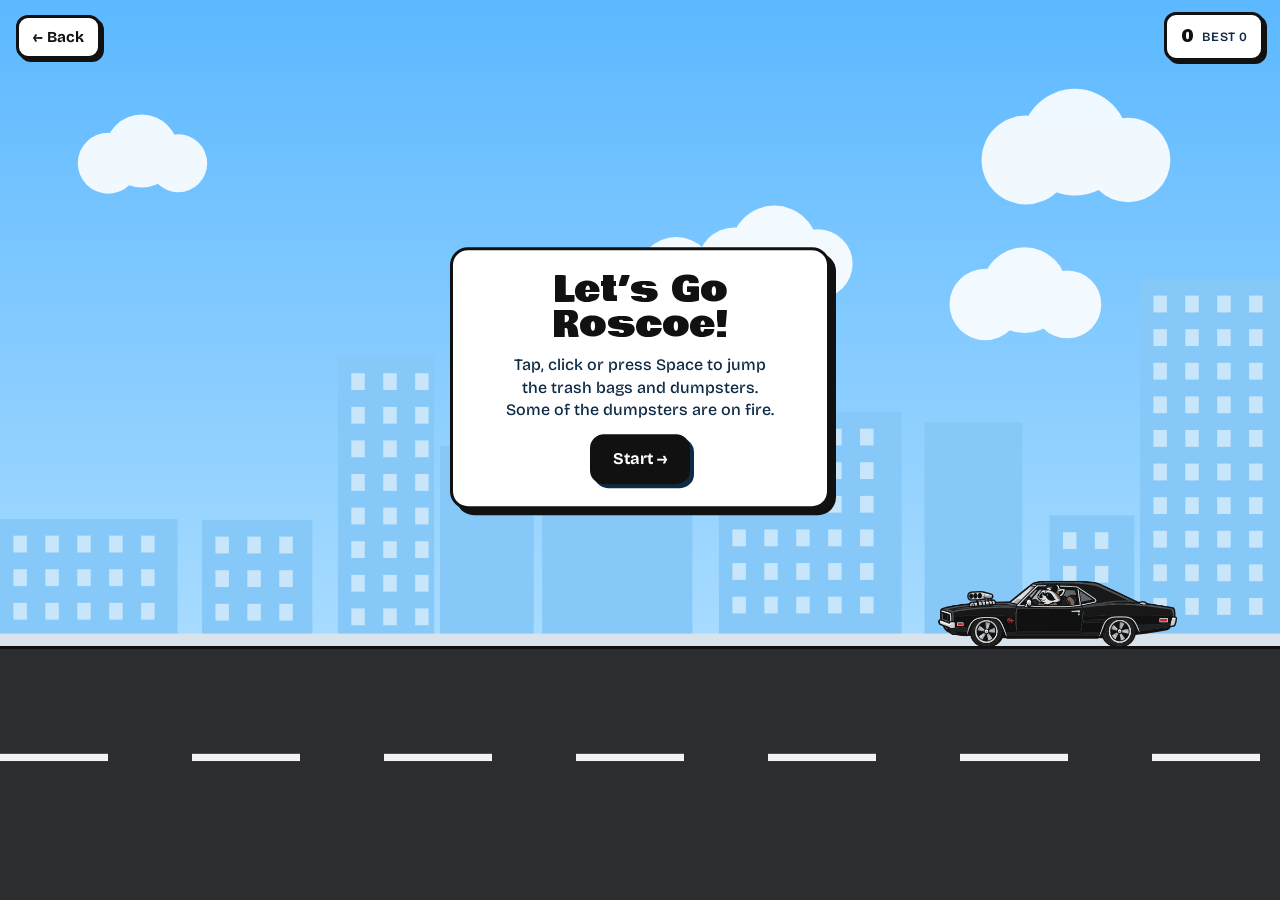
==== game/index.html @ 9f9841da "yep" ====
<!doctype html>
<html lang="en">
<head>
  <meta charset="utf-8">
  <meta name="viewport" content="width=device-width, initial-scale=1, viewport-fit=cover">
  <title>Let's Go Roscoe! | K.C. Long</title>
  <meta name="description" content="Help Roscoe jump the trash bags and dumpsters. Some of them are on fire.">
  <meta name="theme-color" content="#5cb8ff">
  <link rel="icon" href="../assets/favicon.svg" type="image/svg+xml">
  <link rel="icon" href="../assets/favicon-32.png" type="image/png" sizes="32x32">
  <link rel="apple-touch-icon" href="../assets/apple-touch-icon.png">
  <link rel="preconnect" href="https://fonts.googleapis.com">
  <link rel="preconnect" href="https://fonts.gstatic.com" crossorigin>
  <link rel="stylesheet" href="https://fonts.googleapis.com/css2?family=Bowlby+One&family=Bricolage+Grotesque:opsz,wght@12..96,500;12..96,700&display=swap">
  <style>
/* Layout: full-screen canvas runner; HUD bar on top, start / game-over card centered over the road */
:root {
  --bg: #5cb8ff;
  --ink: #111111;
  --paper: #ffffff;
  --muted: #0e2a45;
  --font-display: "Bowlby One", "Arial Black", Impact, sans-serif;
  --font-body: "Bricolage Grotesque", "Helvetica Neue", Arial, sans-serif;
  color-scheme: light;
}
html, body { height: 100%; margin: 0; overflow: hidden; overscroll-behavior: none; }
[hidden] { display: none !important; }
body { background: var(--bg); color: var(--ink); font-family: var(--font-body); position: relative; -webkit-user-select: none; user-select: none; -webkit-tap-highlight-color: transparent; }
#game { position: absolute; inset: 0; width: 100%; height: 100%; display: block; touch-action: none; cursor: pointer; }
.hud {
  position: absolute; left: 0; right: 0; top: 0; z-index: 2;
  display: flex; align-items: center; justify-content: space-between; gap: 12px;
  padding-top: max(12px, env(safe-area-inset-top, 0px));
  padding-left: max(16px, env(safe-area-inset-left, 0px));
  padding-right: max(16px, env(safe-area-inset-right, 0px));
  pointer-events: none;
}
.hud a, .hud .score { pointer-events: auto; }
.chip {
  display: inline-flex; align-items: center; gap: 8px; min-height: 44px; box-sizing: border-box;
  padding: 8px 14px; font-weight: 700; font-size: .95rem; color: var(--ink); text-decoration: none;
  background: var(--paper); border: 3px solid var(--ink); border-radius: 12px; box-shadow: 3px 3px 0 var(--ink);
}
.chip:focus-visible { outline: 3px solid var(--ink); outline-offset: 3px; }
.score { font-variant-numeric: tabular-nums; letter-spacing: .02em; }
.score b { font-family: var(--font-display); font-weight: 400; font-size: 1.05rem; }
.score small { font-weight: 600; color: var(--muted); }
.card {
  position: absolute; left: 50%; top: 42%; z-index: 3; transform: translate(-50%, -50%);
  width: min(380px, calc(100% - 32px)); box-sizing: border-box;
  display: grid; gap: 12px; justify-items: center; text-align: center;
  padding: 22px 20px; background: var(--paper); border: 3px solid var(--ink); border-radius: 18px; box-shadow: 6px 6px 0 var(--ink);
}
.card h1 { margin: 0; font-family: var(--font-display); font-weight: 400; font-size: clamp(1.7rem, 7vw, 2.2rem); line-height: 1; text-wrap: balance; }
.card p { margin: 0; color: var(--muted); font-weight: 500; line-height: 1.4; text-wrap: balance; }
.card .big { font-family: var(--font-display); font-size: 2.4rem; line-height: 1; color: var(--ink); font-variant-numeric: tabular-nums; }
.card .row { display: flex; flex-wrap: wrap; gap: 10px; justify-content: center; }
.btn {
  display: inline-flex; align-items: center; justify-content: center; gap: 8px; min-height: 50px; box-sizing: border-box;
  padding: 10px 20px; font: inherit; font-weight: 700; font-size: 1.02rem; text-decoration: none; cursor: pointer;
  border: 3px solid var(--ink); border-radius: 14px; touch-action: manipulation;
}
.btn.go { background: var(--ink); color: var(--paper); box-shadow: 4px 4px 0 var(--muted); }
.btn.alt { background: var(--paper); color: var(--ink); box-shadow: 4px 4px 0 var(--ink); }
.btn:active { transform: translate(2px, 2px); }
.btn:focus-visible { outline: 3px solid var(--ink); outline-offset: 3px; }
.keys { font-size: .85rem; }
  </style>
</head>
<body>
<canvas id="game" aria-label="Let's Go Roscoe game. Tap, click or press Space to jump."></canvas>
<div class="hud">
  <a class="chip" href="../">&larr; Back</a>
  <div class="chip score" aria-live="off"><b id="score">0</b> <small>BEST <span id="best">0</span></small></div>
</div>
<div class="card" id="startCard">
  <h1>Let&rsquo;s Go Roscoe!</h1>
  <p>Tap, click or press Space to jump the trash bags and dumpsters. Some of the dumpsters are on fire.</p>
  <button class="btn go" id="startBtn" type="button">Start &rarr;</button>
  <p class="keys" id="portraitHint" hidden>Tip: turn your phone sideways for a longer road.</p>
</div>
<div class="card" id="overCard" hidden>
  <h1 id="overTitle">Roscoe hit the trash!</h1>
  <div class="big" id="finalScore">0</div>
  <p id="bestLine">Best: 0</p>
  <div class="row">
    <button class="btn go" id="againBtn" type="button">Play again</button>
    <a class="btn alt" href="../">&larr; Back to K.C. Long</a>
  </div>
  <p class="keys">Space or tap to jump</p>
</div>
<script>
(function () {
  var canvas = document.getElementById("game"), ctx = canvas.getContext("2d");
  var scoreEl = document.getElementById("score"), bestEl = document.getElementById("best");
  var startCard = document.getElementById("startCard"), overCard = document.getElementById("overCard");
  var finalScore = document.getElementById("finalScore"), bestLine = document.getElementById("bestLine"), overTitle = document.getElementById("overTitle");
  var portraitHint = document.getElementById("portraitHint");
  var carImg = new Image(); carImg.src = "../assets/roscoe-car.png";
  var CAR_ASPECT = 254 / 899;

  // ---------- tuning (in car-widths "U") ----------
  var JUMP_T = 0.9, JUMP_H = 1.15;
  var G = 8 * JUMP_H / (JUMP_T * JUMP_T), V0 = G * JUMP_T / 2;
  var SPEED0 = 2.4, SPEED_MAX = 5.4, ACCEL = 0.045, speedCap = SPEED_MAX;

  // ---------- sizing ----------
  var W = 0, H = 0, DPR = 1, U = 160, GROUND = 0, CAR_X = 0;
  function resize() {
    DPR = Math.min(2, window.devicePixelRatio || 1);
    W = canvas.clientWidth || window.innerWidth; H = canvas.clientHeight || window.innerHeight;
    canvas.width = Math.round(W * DPR); canvas.height = Math.round(H * DPR);
    ctx.setTransform(DPR, 0, 0, DPR, 0, 0);
    U = Math.max(120, Math.min(240, W * 0.34, H * 0.4));
    GROUND = Math.round(H * 0.72);
    CAR_X = W - Math.max(16, W * 0.08) - U;
    // keep at least ~0.55s between an obstacle appearing and reaching Roscoe
    speedCap = Math.max(3, Math.min(SPEED_MAX, (CAR_X + U * 0.12) / (U * 0.55)));
    portraitHint.hidden = !(H > W * 1.2);
    buildSkyline();
  }

  // ---------- state ----------
  var state = "ready", speed = SPEED0, dist = 0, score = 0, best = 0, time = 0;
  var carY = 0, carVY = 0, tilt = 0, shake = 0;
  var obstacles = [], puffs = [], embers = [], nextGap = 0, spawned = 0;
  var scrollFar = 0, scrollMid = 0, scrollRoad = 0;
  try { best = parseInt(localStorage.getItem("roscoeBest") || "0", 10) || 0; } catch (e) { best = 0; }
  bestEl.textContent = best;

  // ---------- scenery ----------
  var skyline = [], clouds = [];
  function rand(a, b) { return a + Math.random() * (b - a); }
  function buildSkyline() {
    skyline = []; var x = 0;
    while (x < W + 400) { var bw = rand(0.35, 0.8) * U, bh = rand(0.5, 1.6) * U; skyline.push({ x: x, w: bw, h: bh, win: Math.random() < 0.7 }); x += bw + rand(0.02, 0.12) * U; }
    clouds = []; for (var i = 0; i < 5; i++) clouds.push({ x: rand(0, W), y: rand(0.08, 0.38) * H, s: rand(0.5, 1.1) });
  }
  function drawScene(dt) {
    var sky = ctx.createLinearGradient(0, 0, 0, GROUND);
    sky.addColorStop(0, "#5cb8ff"); sky.addColorStop(1, "#a9dcff");
    ctx.fillStyle = sky; ctx.fillRect(0, 0, W, GROUND);
    // clouds
    ctx.fillStyle = "rgba(255,255,255,.9)";
    for (var i = 0; i < clouds.length; i++) {
      var c = clouds[i]; var cx = ((c.x + scrollFar * 0.4) % (W + 200)) - 100, r = U * 0.18 * c.s;
      ctx.beginPath(); ctx.arc(cx, c.y, r, 0, 7); ctx.arc(cx + r * 1.1, c.y - r * 0.4, r * 1.2, 0, 7); ctx.arc(cx + r * 2.3, c.y, r * 0.95, 0, 7); ctx.fill();
    }
    // skyline (parallax, wraps)
    var span = skyline.length ? skyline[skyline.length - 1].x + skyline[skyline.length - 1].w : W;
    var off = scrollMid % span;
    for (var k = -1; k <= 1; k++) {
      for (i = 0; i < skyline.length; i++) {
        var b = skyline[i], bx = b.x + off + k * span;
        if (bx > W || bx + b.w < 0) continue;
        ctx.fillStyle = "#86c8f7"; ctx.fillRect(bx, GROUND - b.h, b.w, b.h);
        if (b.win) {
          ctx.fillStyle = "rgba(255,255,255,.55)";
          var ws = U * 0.07;
          for (var wy = GROUND - b.h + ws; wy < GROUND - ws * 1.5; wy += ws * 2) for (var wx = bx + ws * 0.8; wx < bx + b.w - ws; wx += ws * 1.9) ctx.fillRect(wx, wy, ws * 0.8, ws);
        }
      }
    }
    // sidewalk + curb
    ctx.fillStyle = "#d9e3ec"; ctx.fillRect(0, GROUND - U * 0.06, W, U * 0.06);
    ctx.fillStyle = "#111"; ctx.fillRect(0, GROUND - 2, W, 3);
    // road
    ctx.fillStyle = "#2b2d31"; ctx.fillRect(0, GROUND + 1, W, H - GROUND);
    var laneY = GROUND + (H - GROUND) * 0.42, dash = U * 0.45, gap = U * 0.35;
    ctx.fillStyle = "#f2f2f2";
    var start = (scrollRoad % (dash + gap)) - (dash + gap);
    for (var dx = start; dx < W; dx += dash + gap) ctx.fillRect(dx, laneY, dash, Math.max(4, U * 0.03));
  }

  // ---------- obstacles ----------
  function bagPath(x, y, w, h) {
    ctx.beginPath();
    ctx.moveTo(x + w * 0.5, y + h * 0.16);
    ctx.bezierCurveTo(x + w * 0.85, y + h * 0.2, x + w * 1.02, y + h * 0.62, x + w * 0.93, y + h * 0.9);
    ctx.quadraticCurveTo(x + w * 0.88, y + h, x + w * 0.5, y + h);
    ctx.quadraticCurveTo(x + w * 0.12, y + h, x + w * 0.07, y + h * 0.9);
    ctx.bezierCurveTo(x - w * 0.02, y + h * 0.62, x + w * 0.15, y + h * 0.2, x + w * 0.5, y + h * 0.16);
    ctx.closePath();
  }
  function drawBag(x, y, w, h) {
    ctx.lineWidth = Math.max(2, U * 0.016); ctx.strokeStyle = "#fff"; ctx.fillStyle = "#161616";
    bagPath(x, y, w, h); ctx.fill(); ctx.stroke();
    // tie
    ctx.beginPath(); ctx.moveTo(x + w * 0.5, y + h * 0.18);
    ctx.quadraticCurveTo(x + w * 0.32, y - h * 0.02, x + w * 0.4, y + h * 0.02);
    ctx.moveTo(x + w * 0.5, y + h * 0.18);
    ctx.quadraticCurveTo(x + w * 0.7, y - h * 0.04, x + w * 0.62, y + h * 0.03);
    ctx.stroke();
    // shine
    ctx.beginPath(); ctx.lineWidth = Math.max(1.5, U * 0.011);
    ctx.arc(x + w * 0.36, y + h * 0.55, w * 0.18, Math.PI * 1.05, Math.PI * 1.45); ctx.stroke();
  }
  function drawDumpster(x, y, w, h) {
    var lw = Math.max(2, U * 0.016);
    ctx.lineWidth = lw; ctx.strokeStyle = "#fff"; ctx.lineJoin = "round";
    var bodyTop = y + h * 0.2, inset = w * 0.06;
    // body
    ctx.fillStyle = "#1c1e21";
    ctx.beginPath(); ctx.moveTo(x, bodyTop); ctx.lineTo(x + w, bodyTop); ctx.lineTo(x + w - inset, y + h * 0.9); ctx.lineTo(x + inset, y + h * 0.9); ctx.closePath(); ctx.fill(); ctx.stroke();
    // brand stripe
    ctx.fillStyle = "#5cb8ff"; ctx.fillRect(x + inset * 0.9, bodyTop + h * 0.26, w - inset * 1.8, h * 0.14);
    // ribs
    ctx.strokeStyle = "rgba(255,255,255,.35)"; ctx.lineWidth = Math.max(1.5, U * 0.01);
    for (var i = 1; i < 4; i++) { var rx = x + (w / 4) * i; ctx.beginPath(); ctx.moveTo(rx, bodyTop + h * 0.05); ctx.lineTo(rx - (rx - (x + w / 2)) * 0.06, y + h * 0.86); ctx.stroke(); }
    // lid (propped open a bit)
    ctx.strokeStyle = "#fff"; ctx.lineWidth = lw; ctx.fillStyle = "#111";
    ctx.beginPath(); ctx.moveTo(x - w * 0.03, bodyTop); ctx.lineTo(x + w * 1.03, bodyTop); ctx.lineTo(x + w * 0.98, y); ctx.lineTo(x + w * 0.05, y + h * 0.06); ctx.closePath(); ctx.fill(); ctx.stroke();
    // wheels
    ctx.fillStyle = "#111";
    [x + w * 0.18, x + w * 0.82].forEach(function (wx) { ctx.beginPath(); ctx.arc(wx, y + h * 0.93, h * 0.07, 0, 7); ctx.fill(); ctx.stroke(); });
  }
  function drawFire(cx, baseY, w, h, t, seed) {
    var tongues = [[-0.32, 0.62], [0.3, 0.7], [0, 1]], layers = [["#ff4d1f", 1], ["#ff9f1c", 0.72], ["#ffe066", 0.42]];
    for (var L = 0; L < layers.length; L++) {
      ctx.fillStyle = layers[L][0]; var s = layers[L][1];
      for (var i = 0; i < tongues.length; i++) {
        var ox = tongues[i][0] * w * 0.5, th = h * tongues[i][1] * s * (0.82 + 0.18 * Math.sin(t * 14 + seed + i * 2.1));
        var sway = Math.sin(t * 9 + seed * 3 + i) * w * 0.08, bw = w * 0.42 * (0.55 + s * 0.45);
        ctx.beginPath();
        ctx.moveTo(cx + ox - bw / 2, baseY);
        ctx.quadraticCurveTo(cx + ox - bw * 0.55, baseY - th * 0.55, cx + ox + sway, baseY - th);
        ctx.quadraticCurveTo(cx + ox + bw * 0.55, baseY - th * 0.55, cx + ox + bw / 2, baseY);
        ctx.closePath(); ctx.fill();
      }
    }
  }
  var TYPES = [
    { kind: "bag",      w: 0.30, h: 0.28, weight: 0.38 },
    { kind: "bags",     w: 0.52, h: 0.30, weight: 0.32 },
    { kind: "dumpster", w: 0.50, h: 0.40, weight: 0.30 }
  ];
  function spawn() {
    var r = Math.random(), acc = 0, t = TYPES[0];
    for (var i = 0; i < TYPES.length; i++) { acc += TYPES[i].weight; if (r < acc) { t = TYPES[i]; break; } }
    var fire = t.kind === "dumpster" && spawned >= 2 && Math.random() < 0.6;
    var w = t.w * U, h = t.h * U;
    obstacles.push({ kind: t.kind, x: -w - 10, w: w, h: h, fire: fire, seed: Math.random() * 10 });
    spawned++;
    var minGap = speed * U * (JUMP_T + 0.32);
    nextGap = minGap + Math.random() * speed * U * 0.9;
  }
  function drawObstacle(o) {
    var y = GROUND - o.h;
    if (o.kind === "dumpster") drawDumpster(o.x, y, o.w, o.h);
    else if (o.kind === "bags") { drawBag(o.x + o.w * 0.42, y + o.h * 0.08, o.w * 0.58, o.h * 0.92); drawBag(o.x, y, o.w * 0.6, o.h); }
    else drawBag(o.x, y, o.w, o.h);
    if (o.fire) drawFire(o.x + o.w / 2, y + o.h * 0.12, o.w * 0.9, U * 0.34, time, o.seed);
  }
  function hitbox(o) {
    var top = GROUND - o.h + o.h * 0.12;
    if (o.fire) top -= U * 0.16;
    return { l: o.x + o.w * 0.1, r: o.x + o.w * 0.9, t: top, b: GROUND };
  }

  // ---------- car ----------
  function carBox() {
    var ch = U * CAR_ASPECT, top = GROUND - ch - carY;
    return { l: CAR_X + U * 0.12, r: CAR_X + U * 0.86, t: top + ch * 0.3, b: top + ch - 2 };
  }
  function drawCar() {
    var ch = U * CAR_ASPECT, top = GROUND - ch - carY + (carY === 0 && state === "play" ? Math.sin(time * 28) * 0.8 : 0);
    ctx.save();
    ctx.translate(CAR_X + U / 2, top + ch / 2); ctx.rotate(tilt * Math.PI / 180);
    if (carImg.complete && carImg.naturalWidth) ctx.drawImage(carImg, -U / 2, -ch / 2, U, ch);
    ctx.restore();
    // shadow on the road while airborne
    if (carY > 2) { ctx.fillStyle = "rgba(0,0,0," + Math.max(0.08, 0.3 - carY / (U * 4)) + ")"; ctx.beginPath(); ctx.ellipse(CAR_X + U / 2, GROUND + 3, U * 0.42 * (1 - carY / (U * 3)), U * 0.03, 0, 0, 7); ctx.fill(); }
  }
  function jump() {
    if (state !== "play") return;
    if (carY <= 0.5) { carVY = V0 * U; carY = 0.01; for (var i = 0; i < 4; i++) puffs.push({ x: CAR_X + U * rand(0.2, 0.8), y: GROUND - 4, r: U * rand(0.03, 0.06), a: 0.7, vx: rand(10, 40), vy: rand(-20, -5) }); }
  }

  // ---------- flow ----------
  function setScore(v) { score = v; scoreEl.textContent = v; }
  function startGame() {
    state = "play"; speed = SPEED0; dist = 0; time = 0; carY = 0; carVY = 0; tilt = 0; shake = 0;
    obstacles = []; puffs = []; embers = []; spawned = 0; nextGap = U * 1.6; setScore(0);
    startCard.hidden = true; overCard.hidden = true; canvas.focus && canvas.focus();
  }
  function crash() {
    state = "over"; shake = 1;
    if (score > best) { best = score; try { localStorage.setItem("roscoeBest", String(best)); } catch (e) {} bestEl.textContent = best; overTitle.textContent = "New best! Nice driving."; }
    else overTitle.textContent = ["Roscoe hit the trash!", "Dumpster: 1, Roscoe: 0", "Trash panda down!"][(Math.random() * 3) | 0];
    finalScore.textContent = score; bestLine.textContent = "Best: " + best;
    setTimeout(function () { overCard.hidden = false; document.getElementById("againBtn").focus({ preventScroll: true }); }, 450);
  }

  var last = performance.now();
  function frame(now) {
    var dt = Math.min(0.05, (now - last) / 1000); last = now; time += dt;
    if (state === "play") {
      speed = Math.min(speedCap, speed + ACCEL * dt);
      var px = speed * U * dt;
      dist += px; scrollFar += px * 0.15; scrollMid += px * 0.35; scrollRoad += px;
      setScore(Math.floor(dist / U * 4));
      // car physics
      if (carY > 0 || carVY > 0) { carVY -= G * U * dt; carY += carVY * dt; if (carY <= 0) { carY = 0; carVY = 0; } }
      var targetTilt = carY > 0 ? Math.max(-7, Math.min(9, carVY / (V0 * U) * 9)) : 0;
      tilt += (targetTilt - tilt) * Math.min(1, dt * 10);
      // exhaust from the rear (right side of the car)
      if (Math.random() < dt * 9) puffs.push({ x: CAR_X + U * 0.98, y: GROUND - U * CAR_ASPECT * 0.25 - carY, r: U * rand(0.025, 0.05), a: 0.55, vx: rand(30, 70), vy: rand(-12, -4) });
      // obstacles
      nextGap -= px;
      if (nextGap <= 0) spawn();
      var cb = carBox();
      for (var i = obstacles.length - 1; i >= 0; i--) {
        var o = obstacles[i]; o.x += px;
        if (o.fire && Math.random() < dt * 14) embers.push({ x: o.x + o.w * rand(0.2, 0.8), y: GROUND - o.h - U * 0.1, vx: rand(-15, 25), vy: rand(-90, -40), a: 1 });
        if (o.x > W + 20) { obstacles.splice(i, 1); continue; }
        var hb = hitbox(o);
        if (cb.l < hb.r && cb.r > hb.l && cb.b > hb.t && cb.t < hb.b) { crash(); break; }
      }
    } else if (state === "ready") {
      scrollFar += dt * 8; tilt = 0;
    }
    if (shake > 0) shake = Math.max(0, shake - dt * 2.5);
    for (var p = puffs.length - 1; p >= 0; p--) { var f = puffs[p]; f.x += f.vx * dt; f.y += f.vy * dt; f.r += dt * U * 0.06; f.a -= dt * 0.9; if (f.a <= 0) puffs.splice(p, 1); }
    for (var e = embers.length - 1; e >= 0; e--) { var m = embers[e]; m.x += m.vx * dt + (state === "play" ? speed * U * dt : 0); m.y += m.vy * dt; m.a -= dt * 1.2; if (m.a <= 0) embers.splice(e, 1); }

    // ---------- draw ----------
    ctx.save();
    if (shake > 0) ctx.translate((Math.random() - 0.5) * 14 * shake, (Math.random() - 0.5) * 10 * shake);
    drawScene(dt);
    for (var j = 0; j < obstacles.length; j++) drawObstacle(obstacles[j]);
    for (e = 0; e < embers.length; e++) { var em = embers[e]; ctx.fillStyle = "rgba(255," + (150 + ((e * 37) % 90)) + ",40," + em.a + ")"; ctx.fillRect(em.x, em.y, 3, 3); }
    for (p = 0; p < puffs.length; p++) { var pf = puffs[p]; ctx.fillStyle = "rgba(235,240,245," + Math.max(0, pf.a) + ")"; ctx.beginPath(); ctx.arc(pf.x, pf.y, pf.r, 0, 7); ctx.fill(); }
    drawCar();
    ctx.restore();
    requestAnimationFrame(frame);
  }

  // ---------- input ----------
  function onPress(e) {
    if (e.target.closest && e.target.closest("a, button")) return;
    if (state === "play") { e.preventDefault(); jump(); }
  }
  window.addEventListener("pointerdown", onPress, { passive: false });
  window.addEventListener("keydown", function (e) {
    if (e.code === "Space" || e.code === "ArrowUp" || e.code === "KeyW") {
      e.preventDefault();
      if (state === "play") jump(); else if (state === "ready" || !overCard.hidden) startGame();
    }
  });
  document.getElementById("startBtn").addEventListener("click", startGame);
  document.getElementById("againBtn").addEventListener("click", startGame);
  document.addEventListener("visibilitychange", function () { last = performance.now(); });
  window.addEventListener("resize", resize);
  resize();
  requestAnimationFrame(function (t) { last = t; frame(t); });
  window.__game = { get speedCap() { return speedCap; }, get state() { return state; }, get speed() { return speed; }, get U() { return U; }, get spawned() { return spawned; }, get score() { return score; }, get obstacles() { return obstacles; }, jump: jump, carBox: carBox, hitbox: hitbox, get carY() { return carY; } };
})();
</script>
</body>
</html>
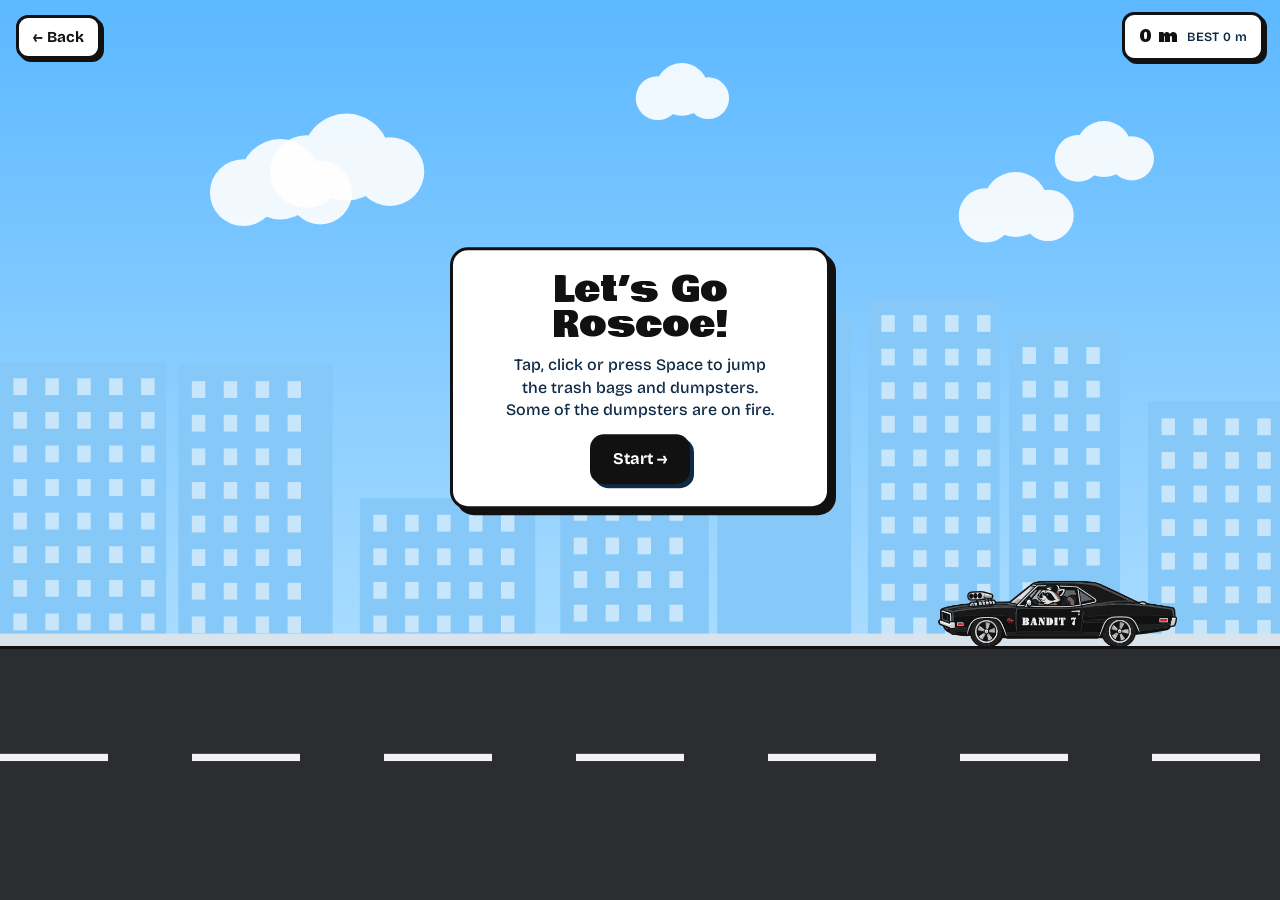
==== commit 8b3fc3bd: "yerp" ====
--- a/game/index.html
+++ b/game/index.html
@@ -71,7 +71,7 @@
 <canvas id="game" aria-label="Let's Go Roscoe game. Tap, click or press Space to jump."></canvas>
 <div class="hud">
   <a class="chip" href="../">&larr; Back</a>
-  <div class="chip score" aria-live="off"><b id="score">0</b> <small>BEST <span id="best">0</span></small></div>
+  <div class="chip score" aria-live="off"><b><span id="score">0</span> m</b> <small>BEST <span id="best">0</span> m</small></div>
 </div>
 <div class="card" id="startCard">
   <h1>Let&rsquo;s Go Roscoe!</h1>
@@ -82,7 +82,7 @@
 <div class="card" id="overCard" hidden>
   <h1 id="overTitle">Roscoe hit the trash!</h1>
   <div class="big" id="finalScore">0</div>
-  <p id="bestLine">Best: 0</p>
+  <p id="bestLine">Best: 0 m</p>
   <div class="row">
     <button class="btn go" id="againBtn" type="button">Play again</button>
     <a class="btn alt" href="../">&larr; Back to K.C. Long</a>
@@ -97,6 +97,11 @@
   var finalScore = document.getElementById("finalScore"), bestLine = document.getElementById("bestLine"), overTitle = document.getElementById("overTitle");
   var portraitHint = document.getElementById("portraitHint");
   var carImg = new Image(); carImg.src = "../assets/roscoe-car.png";
+  var logoImg = new Image(); logoImg.src = "../assets/skyline-logo.jpg";
+  var LOGO_ASPECT = 420 / 348;
+  var MILESTONES = [50, 100, 200, 300, 500, 750, 1000];
+  function milestoneAfter(i) { return i < MILESTONES.length ? MILESTONES[i] : 1000 + (i - MILESTONES.length + 1) * 500; }
+  var signs = [], signIdx = 0;
   var CAR_ASPECT = 254 / 899;
 
   // ---------- tuning (in car-widths "U") ----------
@@ -172,6 +177,38 @@
     for (var dx = start; dx < W; dx += dash + gap) ctx.fillRect(dx, laneY, dash, Math.max(4, U * 0.03));
   }
 
+  // ---------- milestone highway signs ----------
+  function signSize() { var w = Math.max(150, U * 1.25); return { w: w, h: w * 0.44 }; }
+  function rrect(x, y, w, h, r) {
+    ctx.beginPath(); ctx.moveTo(x + r, y); ctx.lineTo(x + w - r, y); ctx.quadraticCurveTo(x + w, y, x + w, y + r);
+    ctx.lineTo(x + w, y + h - r); ctx.quadraticCurveTo(x + w, y + h, x + w - r, y + h); ctx.lineTo(x + r, y + h);
+    ctx.quadraticCurveTo(x, y + h, x, y + h - r); ctx.lineTo(x, y + r); ctx.quadraticCurveTo(x, y, x + r, y); ctx.closePath();
+  }
+  function drawSign(sg) {
+    var sz = signSize(), w = sz.w, h = sz.h, x = sg.x;
+    var postTop = GROUND - U * 0.06, boardBottom = Math.max(h + 70, GROUND - U * 0.9), y = boardBottom - h;
+    // posts
+    ctx.fillStyle = "#8a96a3"; ctx.strokeStyle = "#111"; ctx.lineWidth = 2;
+    [x + w * 0.22, x + w * 0.78].forEach(function (px) { ctx.fillRect(px - 4, boardBottom - 2, 8, postTop - boardBottom + 2); ctx.strokeRect(px - 4, boardBottom - 2, 8, postTop - boardBottom + 2); });
+    // board
+    ctx.fillStyle = "#000"; rrect(x, y, w, h, 8); ctx.fill();
+    ctx.lineWidth = 3; ctx.strokeStyle = "#111"; rrect(x, y, w, h, 8); ctx.stroke();
+    ctx.strokeStyle = "#fff"; ctx.lineWidth = 2.5; rrect(x + 5, y + 5, w - 10, h - 10, 5); ctx.stroke();
+    // logo on the left
+    var lh = h - 18, lw = lh / LOGO_ASPECT;
+    if (logoImg.complete && logoImg.naturalWidth) ctx.drawImage(logoImg, x + 10, y + 9, lw, lh);
+    // distance on the right
+    var tx = x + 10 + lw + (w - 20 - lw) / 2;
+    ctx.fillStyle = "#fff"; ctx.textAlign = "center"; ctx.textBaseline = "alphabetic";
+    var num = String(sg.label), fs = Math.min(h * 0.46, (w - 30 - lw) / (num.length * 0.62 + 0.9));
+    ctx.font = "400 " + fs + "px 'Bowlby One', 'Arial Black', Impact, sans-serif";
+    ctx.fillText(num, tx, y + h * 0.6);
+    ctx.font = "700 " + Math.max(9, h * 0.15) + "px 'Bricolage Grotesque', 'Helvetica Neue', Arial, sans-serif";
+    ctx.fillStyle = "#5cb8ff";
+    ctx.fillText("METERS", tx, y + h * 0.84);
+    ctx.textAlign = "start";
+  }
+
   // ---------- obstacles ----------
   function bagPath(x, y, w, h) {
     ctx.beginPath();
@@ -280,14 +317,14 @@
   function setScore(v) { score = v; scoreEl.textContent = v; }
   function startGame() {
     state = "play"; speed = SPEED0; dist = 0; time = 0; carY = 0; carVY = 0; tilt = 0; shake = 0;
-    obstacles = []; puffs = []; embers = []; spawned = 0; nextGap = U * 1.6; setScore(0);
+    obstacles = []; puffs = []; embers = []; signs = []; signIdx = 0; spawned = 0; nextGap = U * 1.6; setScore(0);
     startCard.hidden = true; overCard.hidden = true; canvas.focus && canvas.focus();
   }
   function crash() {
     state = "over"; shake = 1;
     if (score > best) { best = score; try { localStorage.setItem("roscoeBest", String(best)); } catch (e) {} bestEl.textContent = best; overTitle.textContent = "New best! Nice driving."; }
     else overTitle.textContent = ["Roscoe hit the trash!", "Dumpster: 1, Roscoe: 0", "Trash panda down!"][(Math.random() * 3) | 0];
-    finalScore.textContent = score; bestLine.textContent = "Best: " + best;
+    finalScore.textContent = score + " m"; bestLine.textContent = "Best: " + best + " m";
     setTimeout(function () { overCard.hidden = false; document.getElementById("againBtn").focus({ preventScroll: true }); }, 450);
   }
 
@@ -299,6 +336,8 @@
       var px = speed * U * dt;
       dist += px; scrollFar += px * 0.15; scrollMid += px * 0.35; scrollRoad += px;
       setScore(Math.floor(dist / U * 4));
+      if (score >= milestoneAfter(signIdx)) { signs.push({ x: -signSize().w - 20, label: milestoneAfter(signIdx) }); signIdx++; }
+      for (var s = signs.length - 1; s >= 0; s--) { signs[s].x += px; if (signs[s].x > W + 20) signs.splice(s, 1); }
       // car physics
       if (carY > 0 || carVY > 0) { carVY -= G * U * dt; carY += carVY * dt; if (carY <= 0) { carY = 0; carVY = 0; } }
       var targetTilt = carY > 0 ? Math.max(-7, Math.min(9, carVY / (V0 * U) * 9)) : 0;
@@ -327,6 +366,7 @@
     ctx.save();
     if (shake > 0) ctx.translate((Math.random() - 0.5) * 14 * shake, (Math.random() - 0.5) * 10 * shake);
     drawScene(dt);
+    for (var si = 0; si < signs.length; si++) drawSign(signs[si]);
     for (var j = 0; j < obstacles.length; j++) drawObstacle(obstacles[j]);
     for (e = 0; e < embers.length; e++) { var em = embers[e]; ctx.fillStyle = "rgba(255," + (150 + ((e * 37) % 90)) + ",40," + em.a + ")"; ctx.fillRect(em.x, em.y, 3, 3); }
     for (p = 0; p < puffs.length; p++) { var pf = puffs[p]; ctx.fillStyle = "rgba(235,240,245," + Math.max(0, pf.a) + ")"; ctx.beginPath(); ctx.arc(pf.x, pf.y, pf.r, 0, 7); ctx.fill(); }
@@ -353,7 +393,7 @@
   window.addEventListener("resize", resize);
   resize();
   requestAnimationFrame(function (t) { last = t; frame(t); });
-  window.__game = { get speedCap() { return speedCap; }, get state() { return state; }, get speed() { return speed; }, get U() { return U; }, get spawned() { return spawned; }, get score() { return score; }, get obstacles() { return obstacles; }, jump: jump, carBox: carBox, hitbox: hitbox, get carY() { return carY; } };
+  window.__game = { get signs() { return signs; }, get speedCap() { return speedCap; }, get state() { return state; }, get speed() { return speed; }, get U() { return U; }, get spawned() { return spawned; }, get score() { return score; }, get obstacles() { return obstacles; }, jump: jump, carBox: carBox, hitbox: hitbox, get carY() { return carY; } };
 })();
 </script>
 </body>
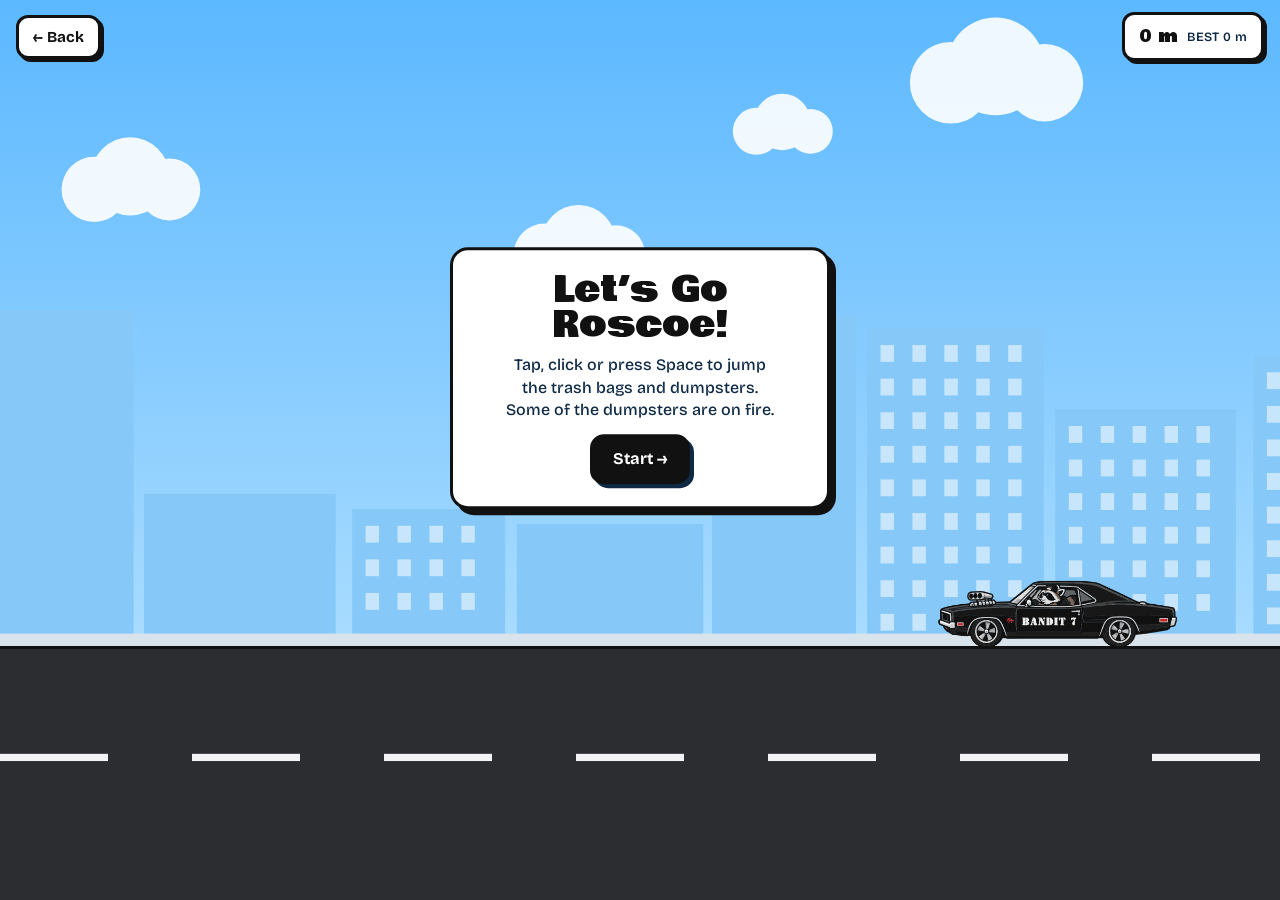
==== commit 5983246f: "yonk" ====
--- a/game/index.html
+++ b/game/index.html
@@ -96,7 +96,7 @@
   var startCard = document.getElementById("startCard"), overCard = document.getElementById("overCard");
   var finalScore = document.getElementById("finalScore"), bestLine = document.getElementById("bestLine"), overTitle = document.getElementById("overTitle");
   var portraitHint = document.getElementById("portraitHint");
-  var carImg = new Image(); carImg.src = "../assets/roscoe-car.png";
+  var carImg = new Image(); carImg.src = "../assets/roscoe-car-bandit7.png";
   var logoImg = new Image(); logoImg.src = "../assets/skyline-logo.jpg";
   var LOGO_ASPECT = 420 / 348;
   var MILESTONES = [50, 100, 200, 300, 500, 750, 1000];
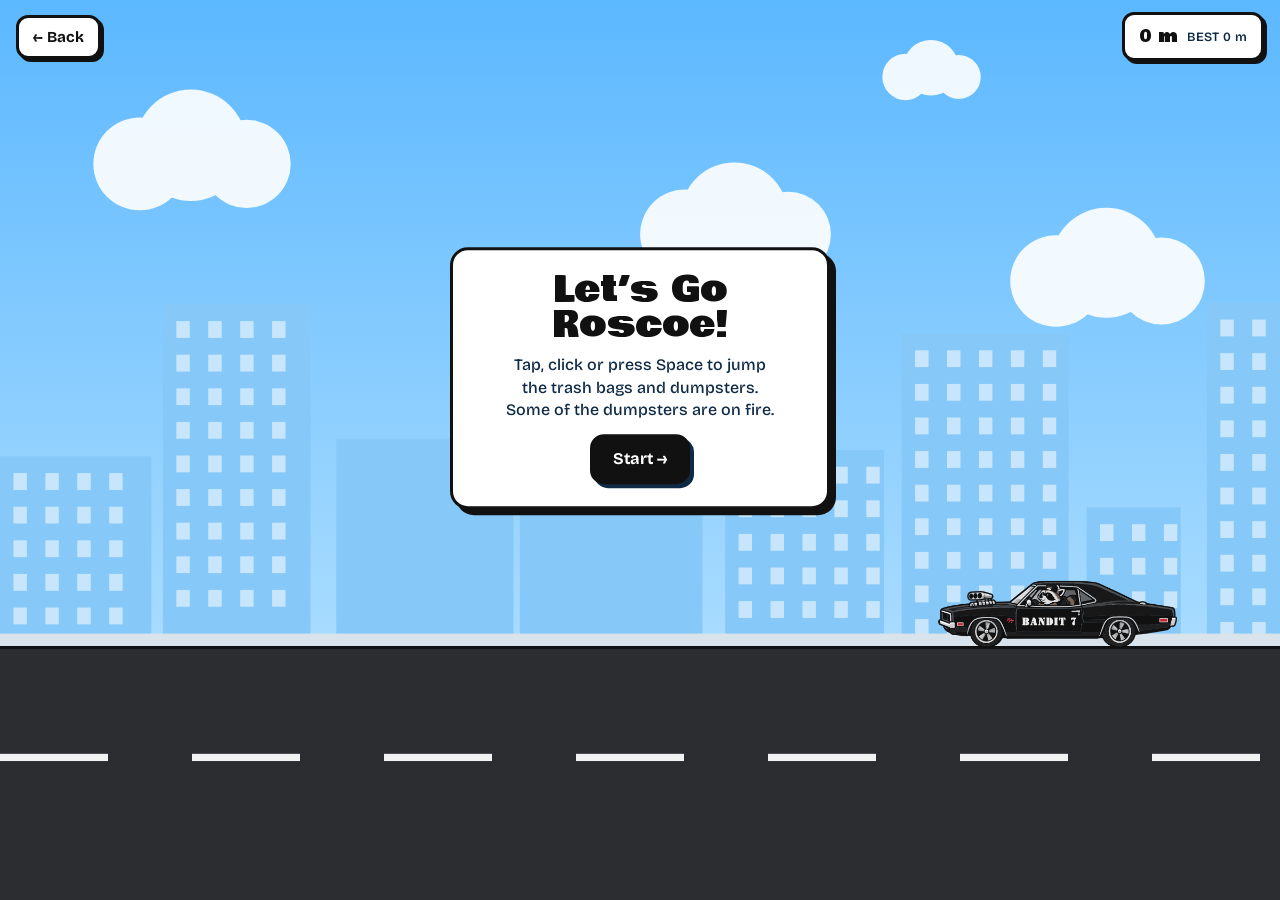
==== commit ba90c31c: "go" ====
--- a/game/index.html
+++ b/game/index.html
@@ -2,7 +2,7 @@
 <html lang="en">
 <head>
   <meta charset="utf-8">
-  <meta name="viewport" content="width=device-width, initial-scale=1, viewport-fit=cover">
+  <meta name="viewport" content="width=device-width, initial-scale=1, maximum-scale=1, user-scalable=no, viewport-fit=cover">
   <title>Let's Go Roscoe! | K.C. Long</title>
   <meta name="description" content="Help Roscoe jump the trash bags and dumpsters. Some of them are on fire.">
   <meta name="theme-color" content="#5cb8ff">
@@ -23,9 +23,9 @@
   --font-body: "Bricolage Grotesque", "Helvetica Neue", Arial, sans-serif;
   color-scheme: light;
 }
-html, body { height: 100%; margin: 0; overflow: hidden; overscroll-behavior: none; }
+html, body { height: 100%; margin: 0; overflow: hidden; overscroll-behavior: none; touch-action: none; }
 [hidden] { display: none !important; }
-body { background: var(--bg); color: var(--ink); font-family: var(--font-body); position: relative; -webkit-user-select: none; user-select: none; -webkit-tap-highlight-color: transparent; }
+body { background: var(--bg); color: var(--ink); font-family: var(--font-body); position: relative; -webkit-user-select: none; user-select: none; -webkit-tap-highlight-color: transparent; -webkit-touch-callout: none; touch-action: none; }
 #game { position: absolute; inset: 0; width: 100%; height: 100%; display: block; touch-action: none; cursor: pointer; }
 .hud {
   position: absolute; left: 0; right: 0; top: 0; z-index: 2;
@@ -116,17 +116,25 @@
     W = canvas.clientWidth || window.innerWidth; H = canvas.clientHeight || window.innerHeight;
     canvas.width = Math.round(W * DPR); canvas.height = Math.round(H * DPR);
     ctx.setTransform(DPR, 0, 0, DPR, 0, 0);
+    var oldU = U, oldCarX = CAR_X;
     U = Math.max(120, Math.min(240, W * 0.34, H * 0.4));
     GROUND = Math.round(H * 0.72);
     CAR_X = W - Math.max(16, W * 0.08) - U;
+    if (state !== "ready" && oldU) {
+      // rescale everything on the road around Roscoe so nothing jumps or teleports
+      var k = U / oldU;
+      for (var i = 0; i < obstacles.length; i++) { var o = obstacles[i]; o.x = CAR_X - (oldCarX - o.x) * k; o.w *= k; o.h *= k; }
+      carY *= k; carVY *= k; nextGap *= k; puffs = []; embers = [];
+    }
     // keep at least ~0.55s between an obstacle appearing and reaching Roscoe
     speedCap = Math.max(3, Math.min(SPEED_MAX, (CAR_X + U * 0.12) / (U * 0.55)));
     portraitHint.hidden = !(H > W * 1.2);
-    buildSkyline();
+    // only redraw the city when the width really changes (not when the address bar slides)
+    if (Math.abs(W - skylineW) > 1 || !skyline.length) { buildSkyline(); skylineW = W; }
   }
 
   // ---------- state ----------
-  var state = "ready", speed = SPEED0, dist = 0, score = 0, best = 0, time = 0;
+  var state = "ready", speed = SPEED0, dist = 0, meters = 0, score = 0, best = 0, time = 0, pressAt = -1;
   var carY = 0, carVY = 0, tilt = 0, shake = 0;
   var obstacles = [], puffs = [], embers = [], nextGap = 0, spawned = 0;
   var scrollFar = 0, scrollMid = 0, scrollRoad = 0;
@@ -134,7 +142,7 @@
   bestEl.textContent = best;
 
   // ---------- scenery ----------
-  var skyline = [], clouds = [];
+  var skyline = [], clouds = [], skylineW = 0;
   function rand(a, b) { return a + Math.random() * (b - a); }
   function buildSkyline() {
     skyline = []; var x = 0;
@@ -166,6 +174,8 @@
         }
       }
     }
+    // highway signs sit behind the sidewalk and roll by slower than the road
+    for (var si = 0; si < signs.length; si++) drawSign(signs[si]);
     // sidewalk + curb
     ctx.fillStyle = "#d9e3ec"; ctx.fillRect(0, GROUND - U * 0.06, W, U * 0.06);
     ctx.fillStyle = "#111"; ctx.fillRect(0, GROUND - 2, W, 3);
@@ -178,14 +188,18 @@
   }
 
   // ---------- milestone highway signs ----------
-  function signSize() { var w = Math.max(150, U * 1.25); return { w: w, h: w * 0.44 }; }
+  var SIGN_DEPTH = 0.45; // signs move at 45% of road speed, so they read as further back
+  function signSize() { var w = Math.max(132, U * 1.1); return { w: w, h: w * 0.44 }; }
+  // left edge of a sign so its center meets Roscoe's center exactly when the distance hits its number
+  function signX(label) { return CAR_X + U / 2 - signSize().w / 2 - (label - meters) * (U / 4) * SIGN_DEPTH; }
   function rrect(x, y, w, h, r) {
     ctx.beginPath(); ctx.moveTo(x + r, y); ctx.lineTo(x + w - r, y); ctx.quadraticCurveTo(x + w, y, x + w, y + r);
     ctx.lineTo(x + w, y + h - r); ctx.quadraticCurveTo(x + w, y + h, x + w - r, y + h); ctx.lineTo(x + r, y + h);
     ctx.quadraticCurveTo(x, y + h, x, y + h - r); ctx.lineTo(x, y + r); ctx.quadraticCurveTo(x, y, x + r, y); ctx.closePath();
   }
   function drawSign(sg) {
-    var sz = signSize(), w = sz.w, h = sz.h, x = sg.x;
+    var sz = signSize(), w = sz.w, h = sz.h, x = signX(sg.label);
+    if (x > W + 10 || x + w < -10) return;
     var postTop = GROUND - U * 0.06, boardBottom = Math.max(h + 70, GROUND - U * 0.9), y = boardBottom - h;
     // posts
     ctx.fillStyle = "#8a96a3"; ctx.strokeStyle = "#111"; ctx.lineWidth = 2;
@@ -195,12 +209,12 @@
     ctx.lineWidth = 3; ctx.strokeStyle = "#111"; rrect(x, y, w, h, 8); ctx.stroke();
     ctx.strokeStyle = "#fff"; ctx.lineWidth = 2.5; rrect(x + 5, y + 5, w - 10, h - 10, 5); ctx.stroke();
     // logo on the left
-    var lh = h - 18, lw = lh / LOGO_ASPECT;
-    if (logoImg.complete && logoImg.naturalWidth) ctx.drawImage(logoImg, x + 10, y + 9, lw, lh);
+    var lh = h - 18, lw = lh / LOGO_ASPECT, lx = x + w * 0.1;
+    if (logoImg.complete && logoImg.naturalWidth) ctx.drawImage(logoImg, lx, y + 9, lw, lh);
     // distance on the right
-    var tx = x + 10 + lw + (w - 20 - lw) / 2;
+    var tl = lx + lw, tr = x + w - 10, tx = (tl + tr) / 2;
     ctx.fillStyle = "#fff"; ctx.textAlign = "center"; ctx.textBaseline = "alphabetic";
-    var num = String(sg.label), fs = Math.min(h * 0.46, (w - 30 - lw) / (num.length * 0.62 + 0.9));
+    var num = String(sg.label), fs = Math.min(h * 0.46, (tr - tl - 8) / (num.length * 0.62 + 0.9));
     ctx.font = "400 " + fs + "px 'Bowlby One', 'Arial Black', Impact, sans-serif";
     ctx.fillText(num, tx, y + h * 0.6);
     ctx.font = "700 " + Math.max(9, h * 0.15) + "px 'Bricolage Grotesque', 'Helvetica Neue', Arial, sans-serif";
@@ -310,14 +324,15 @@
   }
   function jump() {
     if (state !== "play") return;
-    if (carY <= 0.5) { carVY = V0 * U; carY = 0.01; for (var i = 0; i < 4; i++) puffs.push({ x: CAR_X + U * rand(0.2, 0.8), y: GROUND - 4, r: U * rand(0.03, 0.06), a: 0.7, vx: rand(10, 40), vy: rand(-20, -5) }); }
+    pressAt = time; // remembered briefly, so a tap just before landing still counts
+    if (carY <= 0.5) { pressAt = -1; carVY = V0 * U; carY = 0.01; for (var i = 0; i < 4; i++) puffs.push({ x: CAR_X + U * rand(0.2, 0.8), y: GROUND - 4, r: U * rand(0.03, 0.06), a: 0.7, vx: rand(10, 40), vy: rand(-20, -5) }); }
   }
 
   // ---------- flow ----------
-  function setScore(v) { score = v; scoreEl.textContent = v; }
+  function setScore(v) { if (v === score) return; score = v; scoreEl.textContent = v; }
   function startGame() {
-    state = "play"; speed = SPEED0; dist = 0; time = 0; carY = 0; carVY = 0; tilt = 0; shake = 0;
-    obstacles = []; puffs = []; embers = []; signs = []; signIdx = 0; spawned = 0; nextGap = U * 1.6; setScore(0);
+    state = "play"; speed = SPEED0; dist = 0; meters = 0; pressAt = -1; time = 0; carY = 0; carVY = 0; tilt = 0; shake = 0;
+    obstacles = []; puffs = []; embers = []; signs = []; signIdx = 0; spawned = 0; nextGap = U * 1.6; score = -1; setScore(0);
     startCard.hidden = true; overCard.hidden = true; canvas.focus && canvas.focus();
   }
   function crash() {
@@ -334,12 +349,13 @@
     if (state === "play") {
       speed = Math.min(speedCap, speed + ACCEL * dt);
       var px = speed * U * dt;
-      dist += px; scrollFar += px * 0.15; scrollMid += px * 0.35; scrollRoad += px;
-      setScore(Math.floor(dist / U * 4));
-      if (score >= milestoneAfter(signIdx)) { signs.push({ x: -signSize().w - 20, label: milestoneAfter(signIdx) }); signIdx++; }
-      for (var s = signs.length - 1; s >= 0; s--) { signs[s].x += px; if (signs[s].x > W + 20) signs.splice(s, 1); }
+      dist += px; meters += speed * dt * 4; scrollFar += px * 0.15; scrollMid += px * 0.35; scrollRoad += px;
+      setScore(Math.floor(meters));
+      // queue the next sign as soon as it would be on screen; it lines up with Roscoe at its distance
+      while (signX(milestoneAfter(signIdx)) + signSize().w > -20) { signs.push({ label: milestoneAfter(signIdx) }); signIdx++; }
+      for (var s = signs.length - 1; s >= 0; s--) { if (signX(signs[s].label) > W + 20) signs.splice(s, 1); }
       // car physics
-      if (carY > 0 || carVY > 0) { carVY -= G * U * dt; carY += carVY * dt; if (carY <= 0) { carY = 0; carVY = 0; } }
+      if (carY > 0 || carVY > 0) { carVY -= G * U * dt; carY += carVY * dt; if (carY <= 0) { carY = 0; carVY = 0; if (pressAt >= 0 && time - pressAt < 0.16) jump(); } }
       var targetTilt = carY > 0 ? Math.max(-7, Math.min(9, carVY / (V0 * U) * 9)) : 0;
       tilt += (targetTilt - tilt) * Math.min(1, dt * 10);
       // exhaust from the rear (right side of the car)
@@ -366,7 +382,6 @@
     ctx.save();
     if (shake > 0) ctx.translate((Math.random() - 0.5) * 14 * shake, (Math.random() - 0.5) * 10 * shake);
     drawScene(dt);
-    for (var si = 0; si < signs.length; si++) drawSign(signs[si]);
     for (var j = 0; j < obstacles.length; j++) drawObstacle(obstacles[j]);
     for (e = 0; e < embers.length; e++) { var em = embers[e]; ctx.fillStyle = "rgba(255," + (150 + ((e * 37) % 90)) + ",40," + em.a + ")"; ctx.fillRect(em.x, em.y, 3, 3); }
     for (p = 0; p < puffs.length; p++) { var pf = puffs[p]; ctx.fillStyle = "rgba(235,240,245," + Math.max(0, pf.a) + ")"; ctx.beginPath(); ctx.arc(pf.x, pf.y, pf.r, 0, 7); ctx.fill(); }
@@ -380,7 +395,17 @@
     if (e.target.closest && e.target.closest("a, button")) return;
     if (state === "play") { e.preventDefault(); jump(); }
   }
-  window.addEventListener("pointerdown", onPress, { passive: false });
+  window.addEventListener("pointerdown", function (e) { if (e.pointerType !== "touch") onPress(e); }, { passive: false });
+  // touches: react on touchstart (no delay) and block iOS zoom, magnifier and text-select
+  document.addEventListener("touchstart", function (e) {
+    if (e.target.closest && e.target.closest("a, button")) return;
+    e.preventDefault();
+    if (state === "play") jump();
+  }, { passive: false });
+  document.addEventListener("touchend", function (e) { if (!(e.target.closest && e.target.closest("a, button"))) e.preventDefault(); }, { passive: false });
+  document.addEventListener("gesturestart", function (e) { e.preventDefault(); });
+  document.addEventListener("dblclick", function (e) { e.preventDefault(); });
+  if (window.visualViewport) window.visualViewport.addEventListener("resize", resize);
   window.addEventListener("keydown", function (e) {
     if (e.code === "Space" || e.code === "ArrowUp" || e.code === "KeyW") {
       e.preventDefault();
@@ -393,7 +418,7 @@
   window.addEventListener("resize", resize);
   resize();
   requestAnimationFrame(function (t) { last = t; frame(t); });
-  window.__game = { get signs() { return signs; }, get speedCap() { return speedCap; }, get state() { return state; }, get speed() { return speed; }, get U() { return U; }, get spawned() { return spawned; }, get score() { return score; }, get obstacles() { return obstacles; }, jump: jump, carBox: carBox, hitbox: hitbox, get carY() { return carY; } };
+  window.__game = { get signs() { return signs; }, get speedCap() { return speedCap; }, get state() { return state; }, get speed() { return speed; }, get U() { return U; }, get spawned() { return spawned; }, get score() { return score; }, get meters() { return meters; }, signX: signX, get CAR_X() { return CAR_X; }, get obstacles() { return obstacles; }, jump: jump, carBox: carBox, hitbox: hitbox, get carY() { return carY; } };
 })();
 </script>
 </body>
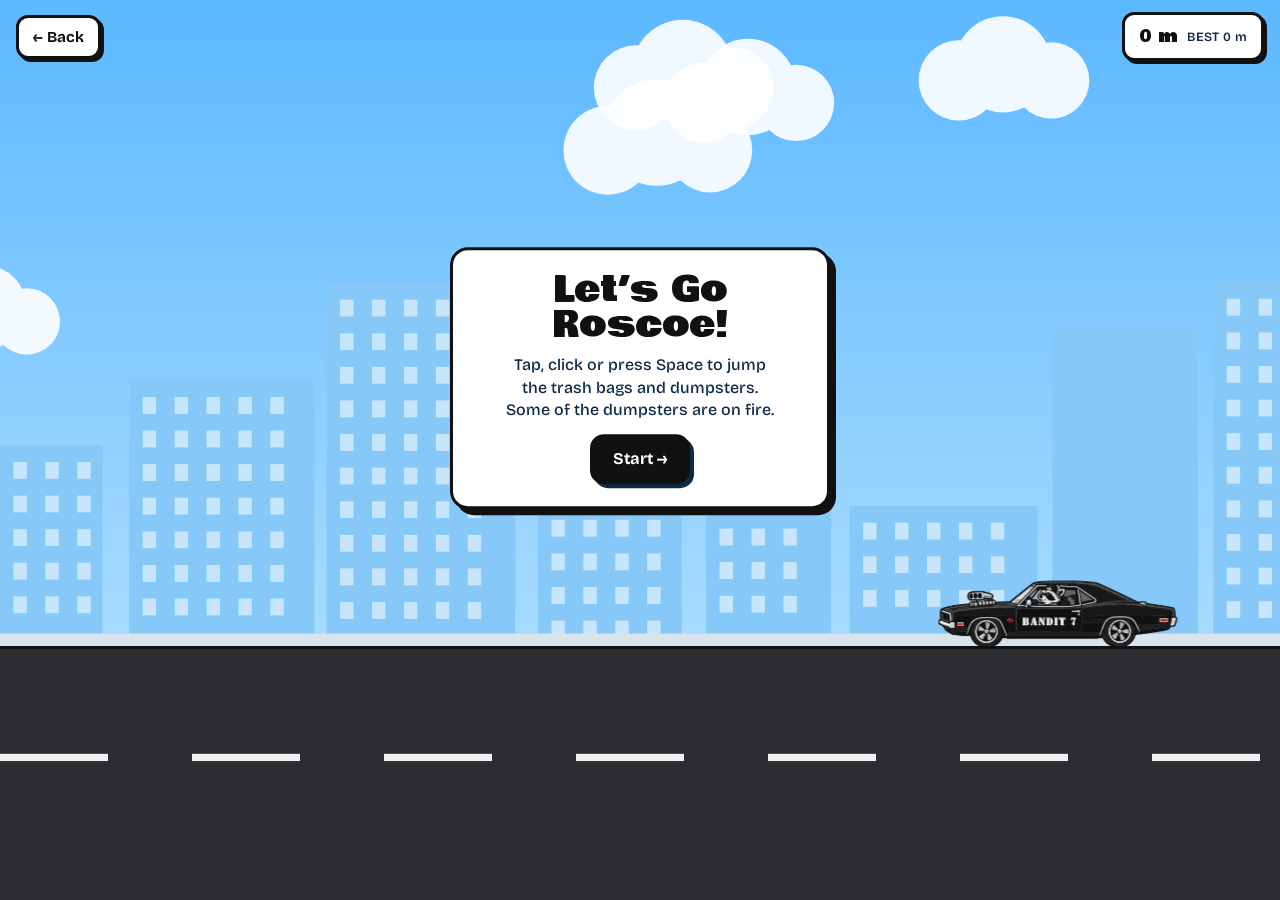
==== commit ea571faf: "grow" ====
--- a/game/index.html
+++ b/game/index.html
@@ -97,9 +97,24 @@
   var finalScore = document.getElementById("finalScore"), bestLine = document.getElementById("bestLine"), overTitle = document.getElementById("overTitle");
   var portraitHint = document.getElementById("portraitHint");
   var carImg = new Image(); carImg.src = "../assets/roscoe-car-bandit7.png";
+  // pre-shrink big images to their on-screen size once; drawing the full-size picture
+  // every frame (and rotated mid-jump) is what made phones stutter
+  var spriteCache = {}, skyGrad = null;
+  function sprite(img, w, h) {
+    if (!img.complete || !img.naturalWidth) return null;
+    var key = img.src.length + ":" + img.src.slice(-24) + ":" + Math.round(w) + "x" + Math.round(h);
+    var c = spriteCache[key];
+    if (!c) {
+      c = document.createElement("canvas");
+      c.width = Math.max(1, Math.round(w * DPR)); c.height = Math.max(1, Math.round(h * DPR));
+      var g = c.getContext("2d"); g.imageSmoothingQuality = "high"; g.drawImage(img, 0, 0, c.width, c.height);
+      spriteCache[key] = c;
+    }
+    return c;
+  }
   var logoImg = new Image(); logoImg.src = "../assets/skyline-logo.jpg";
   var LOGO_ASPECT = 420 / 348;
-  var MILESTONES = [50, 100, 200, 300, 500, 750, 1000];
+  var MILESTONES = [100, 200, 300, 500, 750, 1000];
   function milestoneAfter(i) { return i < MILESTONES.length ? MILESTONES[i] : 1000 + (i - MILESTONES.length + 1) * 500; }
   var signs = [], signIdx = 0;
   var CAR_ASPECT = 254 / 899;
@@ -112,8 +127,11 @@
   // ---------- sizing ----------
   var W = 0, H = 0, DPR = 1, U = 160, GROUND = 0, CAR_X = 0;
   function resize() {
-    DPR = Math.min(2, window.devicePixelRatio || 1);
-    W = canvas.clientWidth || window.innerWidth; H = canvas.clientHeight || window.innerHeight;
+    var nDPR = Math.min(2, window.devicePixelRatio || 1);
+    var nW = canvas.clientWidth || window.innerWidth, nH = canvas.clientHeight || window.innerHeight;
+    // resizing the canvas wipes and reallocates it, so skip it when nothing actually changed
+    if (nW === W && nH === H && nDPR === DPR) return;
+    DPR = nDPR; W = nW; H = nH; spriteCache = {}; skyGrad = null;
     canvas.width = Math.round(W * DPR); canvas.height = Math.round(H * DPR);
     ctx.setTransform(DPR, 0, 0, DPR, 0, 0);
     var oldU = U, oldCarX = CAR_X;
@@ -150,9 +168,8 @@
     clouds = []; for (var i = 0; i < 5; i++) clouds.push({ x: rand(0, W), y: rand(0.08, 0.38) * H, s: rand(0.5, 1.1) });
   }
   function drawScene(dt) {
-    var sky = ctx.createLinearGradient(0, 0, 0, GROUND);
-    sky.addColorStop(0, "#5cb8ff"); sky.addColorStop(1, "#a9dcff");
-    ctx.fillStyle = sky; ctx.fillRect(0, 0, W, GROUND);
+    if (!skyGrad) { skyGrad = ctx.createLinearGradient(0, 0, 0, GROUND); skyGrad.addColorStop(0, "#5cb8ff"); skyGrad.addColorStop(1, "#a9dcff"); }
+    ctx.fillStyle = skyGrad; ctx.fillRect(0, 0, W, GROUND);
     // clouds
     ctx.fillStyle = "rgba(255,255,255,.9)";
     for (var i = 0; i < clouds.length; i++) {
@@ -210,7 +227,7 @@
     ctx.strokeStyle = "#fff"; ctx.lineWidth = 2.5; rrect(x + 5, y + 5, w - 10, h - 10, 5); ctx.stroke();
     // logo on the left
     var lh = h - 18, lw = lh / LOGO_ASPECT, lx = x + w * 0.1;
-    if (logoImg.complete && logoImg.naturalWidth) ctx.drawImage(logoImg, lx, y + 9, lw, lh);
+    var ls = sprite(logoImg, lw, lh); if (ls) ctx.drawImage(ls, lx, y + 9, lw, lh);
     // distance on the right
     var tl = lx + lw, tr = x + w - 10, tx = (tl + tr) / 2;
     ctx.fillStyle = "#fff"; ctx.textAlign = "center"; ctx.textBaseline = "alphabetic";
@@ -317,7 +334,7 @@
     var ch = U * CAR_ASPECT, top = GROUND - ch - carY + (carY === 0 && state === "play" ? Math.sin(time * 28) * 0.8 : 0);
     ctx.save();
     ctx.translate(CAR_X + U / 2, top + ch / 2); ctx.rotate(tilt * Math.PI / 180);
-    if (carImg.complete && carImg.naturalWidth) ctx.drawImage(carImg, -U / 2, -ch / 2, U, ch);
+    var cs = sprite(carImg, U, ch); if (cs) ctx.drawImage(cs, -U / 2, -ch / 2, U, ch);
     ctx.restore();
     // shadow on the road while airborne
     if (carY > 2) { ctx.fillStyle = "rgba(0,0,0," + Math.max(0.08, 0.3 - carY / (U * 4)) + ")"; ctx.beginPath(); ctx.ellipse(CAR_X + U / 2, GROUND + 3, U * 0.42 * (1 - carY / (U * 3)), U * 0.03, 0, 0, 7); ctx.fill(); }
@@ -344,8 +361,17 @@
   }
 
   var last = performance.now();
+  // physics runs in small fixed slices, so a slow or hiccuping frame on a phone
+  // catches up smoothly instead of freezing the road for a moment
   function frame(now) {
-    var dt = Math.min(0.05, (now - last) / 1000); last = now; time += dt;
+    var total = Math.min(0.1, Math.max(0, (now - last) / 1000)); last = now;
+    var n = Math.max(1, Math.ceil(total / 0.0167)), dt = total / n;
+    for (var stepI = 0; stepI < n; stepI++) step(dt);
+    render(total);
+    requestAnimationFrame(frame);
+  }
+  function step(dt) {
+    time += dt;
     if (state === "play") {
       speed = Math.min(speedCap, speed + ACCEL * dt);
       var px = speed * U * dt;
@@ -377,6 +403,9 @@
     if (shake > 0) shake = Math.max(0, shake - dt * 2.5);
     for (var p = puffs.length - 1; p >= 0; p--) { var f = puffs[p]; f.x += f.vx * dt; f.y += f.vy * dt; f.r += dt * U * 0.06; f.a -= dt * 0.9; if (f.a <= 0) puffs.splice(p, 1); }
     for (var e = embers.length - 1; e >= 0; e--) { var m = embers[e]; m.x += m.vx * dt + (state === "play" ? speed * U * dt : 0); m.y += m.vy * dt; m.a -= dt * 1.2; if (m.a <= 0) embers.splice(e, 1); }
+  }
+  function render(dt) {
+    var e, p;
 
     // ---------- draw ----------
     ctx.save();
@@ -387,7 +416,6 @@
     for (p = 0; p < puffs.length; p++) { var pf = puffs[p]; ctx.fillStyle = "rgba(235,240,245," + Math.max(0, pf.a) + ")"; ctx.beginPath(); ctx.arc(pf.x, pf.y, pf.r, 0, 7); ctx.fill(); }
     drawCar();
     ctx.restore();
-    requestAnimationFrame(frame);
   }
 
   // ---------- input ----------
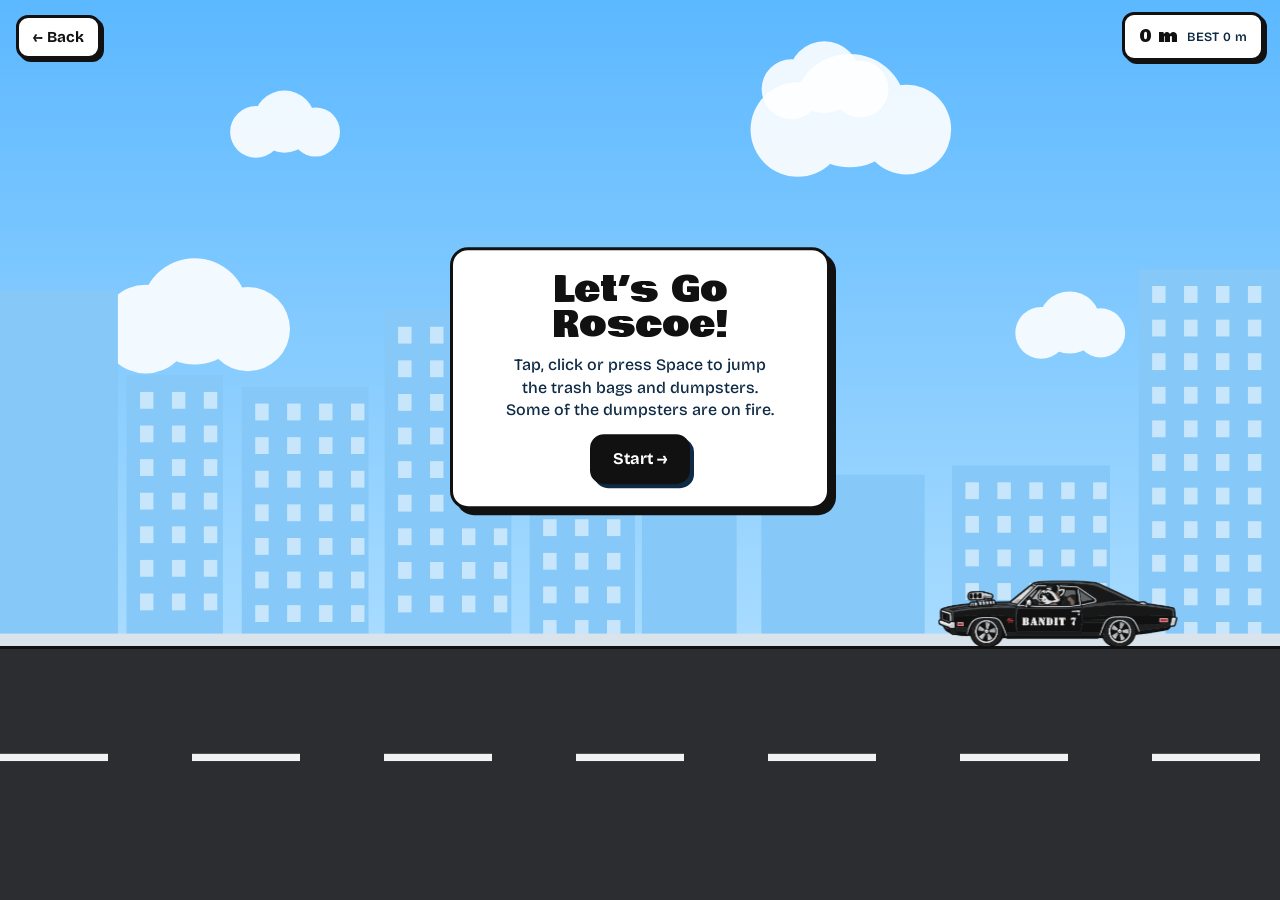
==== commit 0a9e41ca: "yo" ====
--- a/game/index.html
+++ b/game/index.html
@@ -25,8 +25,8 @@
 }
 html, body { height: 100%; margin: 0; overflow: hidden; overscroll-behavior: none; touch-action: none; }
 [hidden] { display: none !important; }
-body { background: var(--bg); color: var(--ink); font-family: var(--font-body); position: relative; -webkit-user-select: none; user-select: none; -webkit-tap-highlight-color: transparent; -webkit-touch-callout: none; touch-action: none; }
-#game { position: absolute; inset: 0; width: 100%; height: 100%; display: block; touch-action: none; cursor: pointer; }
+body { background: linear-gradient(to bottom, var(--bg) 0 50%, #2b2d31 50%); color: var(--ink); font-family: var(--font-body); position: relative; -webkit-user-select: none; user-select: none; -webkit-tap-highlight-color: transparent; -webkit-touch-callout: none; touch-action: none; }
+#game { position: absolute; left: 0; top: 0; width: 100%; height: 100%; display: block; touch-action: none; cursor: pointer; }
 .hud {
   position: absolute; left: 0; right: 0; top: 0; z-index: 2;
   display: flex; align-items: center; justify-content: space-between; gap: 12px;
@@ -113,6 +113,8 @@
     return c;
   }
   var logoImg = new Image(); logoImg.src = "../assets/skyline-logo.jpg";
+  var heliImg = new Image(); heliImg.src = "../assets/game-heli.svg";
+  var HELI_RATIO = 170 / 420, HOOK_X = 230 / 420, HOOK_Y = 116 / 170;
   var LOGO_ASPECT = 420 / 348;
   var MILESTONES = [100, 200, 300, 500, 750, 1000];
   function milestoneAfter(i) { return i < MILESTONES.length ? MILESTONES[i] : 1000 + (i - MILESTONES.length + 1) * 500; }
@@ -126,12 +128,22 @@
 
   // ---------- sizing ----------
   var W = 0, H = 0, DPR = 1, U = 160, GROUND = 0, CAR_X = 0;
-  function resize() {
+  var resizePending = false;
+  function resize(force) {
     var nDPR = Math.min(2, window.devicePixelRatio || 1);
-    var nW = canvas.clientWidth || window.innerWidth, nH = canvas.clientHeight || window.innerHeight;
-    // resizing the canvas wipes and reallocates it, so skip it when nothing actually changed
+    var nW = Math.round(document.documentElement.clientWidth || window.innerWidth);
+    var nH = Math.round(window.innerHeight || document.documentElement.clientHeight);
+    if (W && force !== true && nW === W && nDPR === DPR) {
+      // Height-only change: Safari's toolbar sliding in or out (tapping near the bottom
+      // of the screen does this). Resizing the canvas mid-run froze and jolted the game,
+      // so during a run the game keeps its size and catches up after the run.
+      if (state === "play") { if (nH !== H) resizePending = true; return; }
+      if (nH === H) return;
+    }
+    resizePending = false;
     if (nW === W && nH === H && nDPR === DPR) return;
     DPR = nDPR; W = nW; H = nH; spriteCache = {}; skyGrad = null;
+    canvas.style.width = W + "px"; canvas.style.height = H + "px";
     canvas.width = Math.round(W * DPR); canvas.height = Math.round(H * DPR);
     ctx.setTransform(DPR, 0, 0, DPR, 0, 0);
     var oldU = U, oldCarX = CAR_X;
@@ -216,11 +228,43 @@
   }
   function drawSign(sg) {
     var sz = signSize(), w = sz.w, h = sz.h, x = signX(sg.label);
-    if (x > W + 10 || x + w < -10) return;
+    if (x > W + w * 0.2 || x + w * 1.2 < 0) return;
+    if (sg.heli) { drawHeliSign(sg, x, w, h); return; }
     var postTop = GROUND - U * 0.06, boardBottom = Math.max(h + 70, GROUND - U * 0.9), y = boardBottom - h;
     // posts
     ctx.fillStyle = "#8a96a3"; ctx.strokeStyle = "#111"; ctx.lineWidth = 2;
     [x + w * 0.22, x + w * 0.78].forEach(function (px) { ctx.fillRect(px - 4, boardBottom - 2, 8, postTop - boardBottom + 2); ctx.strokeRect(px - 4, boardBottom - 2, 8, postTop - boardBottom + 2); });
+    drawBoard(x, y, w, h, sg.label);
+  }
+  // every other sign is carried by a helicopter on a rope, swaying a little
+  function drawHeliSign(sg, x, w, h) {
+    var hw = w * 1.05, hh = hw * HELI_RATIO, rope = h * 0.75;
+    var bob = Math.sin(time * 2.2 + sg.label) * U * 0.03;
+    // hang low enough that the helicopter clears the score bar, but never below the sidewalk
+    var boardBottom = Math.min(GROUND - U * 0.1, Math.max(GROUND - U * 0.5, 66 + hh * HOOK_Y + rope + h)) + bob;
+    var y = boardBottom - h, hookX = x + w / 2, hookY = y - rope;
+    var sway = Math.sin(time * 1.7 + sg.label * 0.3) * 0.045;
+    ctx.save();
+    ctx.translate(hookX, hookY); ctx.rotate(sway); ctx.translate(-hookX, -hookY);
+    // bridle: two ropes from the hook to the top corners
+    ctx.strokeStyle = "#111"; ctx.lineWidth = Math.max(2, U * 0.012); ctx.lineCap = "round";
+    ctx.beginPath(); ctx.moveTo(hookX, hookY); ctx.lineTo(x + w * 0.16, y + 2); ctx.moveTo(hookX, hookY); ctx.lineTo(x + w * 0.84, y + 2); ctx.stroke();
+    drawBoard(x, y, w, h, sg.label);
+    ctx.restore();
+    // helicopter, hook right over the sign's middle
+    var hx = hookX - HOOK_X * hw, hy = hookY - HOOK_Y * hh;
+    var hs = sprite(heliImg, hw, hh); if (hs) ctx.drawImage(hs, hx, hy, hw, hh);
+    // spinning main rotor (squashes back and forth, like the one on the home page)
+    var k = hw / 420, spin = Math.abs(Math.cos(time * 28));
+    ctx.fillStyle = "rgba(17,17,17,.16)"; ctx.beginPath(); ctx.ellipse(hx + 215 * k, hy + 16 * k, 192 * k, 4 * k, 0, 0, 7); ctx.fill();
+    ctx.fillStyle = "#111"; var rw = 374 * k * Math.max(0.12, spin); ctx.fillRect(hx + 215 * k - rw / 2, hy + 13 * k, rw, 6 * k);
+    // tail rotor
+    ctx.save(); ctx.translate(hx + 36 * k, hy + 32 * k); ctx.rotate(time * 45);
+    ctx.fillStyle = "rgba(17,17,17,.16)"; ctx.beginPath(); ctx.arc(0, 0, 17 * k, 0, 7); ctx.fill();
+    ctx.fillStyle = "#111"; ctx.fillRect(-17 * k, -2 * k, 34 * k, 4 * k); ctx.fillRect(-2 * k, -17 * k, 4 * k, 34 * k);
+    ctx.restore();
+  }
+  function drawBoard(x, y, w, h, label) {
     // board
     ctx.fillStyle = "#000"; rrect(x, y, w, h, 8); ctx.fill();
     ctx.lineWidth = 3; ctx.strokeStyle = "#111"; rrect(x, y, w, h, 8); ctx.stroke();
@@ -231,7 +275,7 @@
     // distance on the right
     var tl = lx + lw, tr = x + w - 10, tx = (tl + tr) / 2;
     ctx.fillStyle = "#fff"; ctx.textAlign = "center"; ctx.textBaseline = "alphabetic";
-    var num = String(sg.label), fs = Math.min(h * 0.46, (tr - tl - 8) / (num.length * 0.62 + 0.9));
+    var num = String(label), fs = Math.min(h * 0.46, (tr - tl - 8) / (num.length * 0.62 + 0.9));
     ctx.font = "400 " + fs + "px 'Bowlby One', 'Arial Black', Impact, sans-serif";
     ctx.fillText(num, tx, y + h * 0.6);
     ctx.font = "700 " + Math.max(9, h * 0.15) + "px 'Bricolage Grotesque', 'Helvetica Neue', Arial, sans-serif";
@@ -348,6 +392,7 @@
   // ---------- flow ----------
   function setScore(v) { if (v === score) return; score = v; scoreEl.textContent = v; }
   function startGame() {
+    if (resizePending) resize(true);
     state = "play"; speed = SPEED0; dist = 0; meters = 0; pressAt = -1; time = 0; carY = 0; carVY = 0; tilt = 0; shake = 0;
     obstacles = []; puffs = []; embers = []; signs = []; signIdx = 0; spawned = 0; nextGap = U * 1.6; score = -1; setScore(0);
     startCard.hidden = true; overCard.hidden = true; canvas.focus && canvas.focus();
@@ -357,7 +402,7 @@
     if (score > best) { best = score; try { localStorage.setItem("roscoeBest", String(best)); } catch (e) {} bestEl.textContent = best; overTitle.textContent = "New best! Nice driving."; }
     else overTitle.textContent = ["Roscoe hit the trash!", "Dumpster: 1, Roscoe: 0", "Trash panda down!"][(Math.random() * 3) | 0];
     finalScore.textContent = score + " m"; bestLine.textContent = "Best: " + best + " m";
-    setTimeout(function () { overCard.hidden = false; document.getElementById("againBtn").focus({ preventScroll: true }); }, 450);
+    setTimeout(function () { if (resizePending) resize(true); overCard.hidden = false; document.getElementById("againBtn").focus({ preventScroll: true }); }, 450);
   }
 
   var last = performance.now();
@@ -378,8 +423,8 @@
       dist += px; meters += speed * dt * 4; scrollFar += px * 0.15; scrollMid += px * 0.35; scrollRoad += px;
       setScore(Math.floor(meters));
       // queue the next sign as soon as it would be on screen; it lines up with Roscoe at its distance
-      while (signX(milestoneAfter(signIdx)) + signSize().w > -20) { signs.push({ label: milestoneAfter(signIdx) }); signIdx++; }
-      for (var s = signs.length - 1; s >= 0; s--) { if (signX(signs[s].label) > W + 20) signs.splice(s, 1); }
+      while (signX(milestoneAfter(signIdx)) + signSize().w > -20) { signs.push({ label: milestoneAfter(signIdx), heli: signIdx % 2 === 1 }); signIdx++; }
+      for (var s = signs.length - 1; s >= 0; s--) { if (signX(signs[s].label) > W + signSize().w * 0.2) signs.splice(s, 1); }
       // car physics
       if (carY > 0 || carVY > 0) { carVY -= G * U * dt; carY += carVY * dt; if (carY <= 0) { carY = 0; carVY = 0; if (pressAt >= 0 && time - pressAt < 0.16) jump(); } }
       var targetTilt = carY > 0 ? Math.max(-7, Math.min(9, carVY / (V0 * U) * 9)) : 0;
